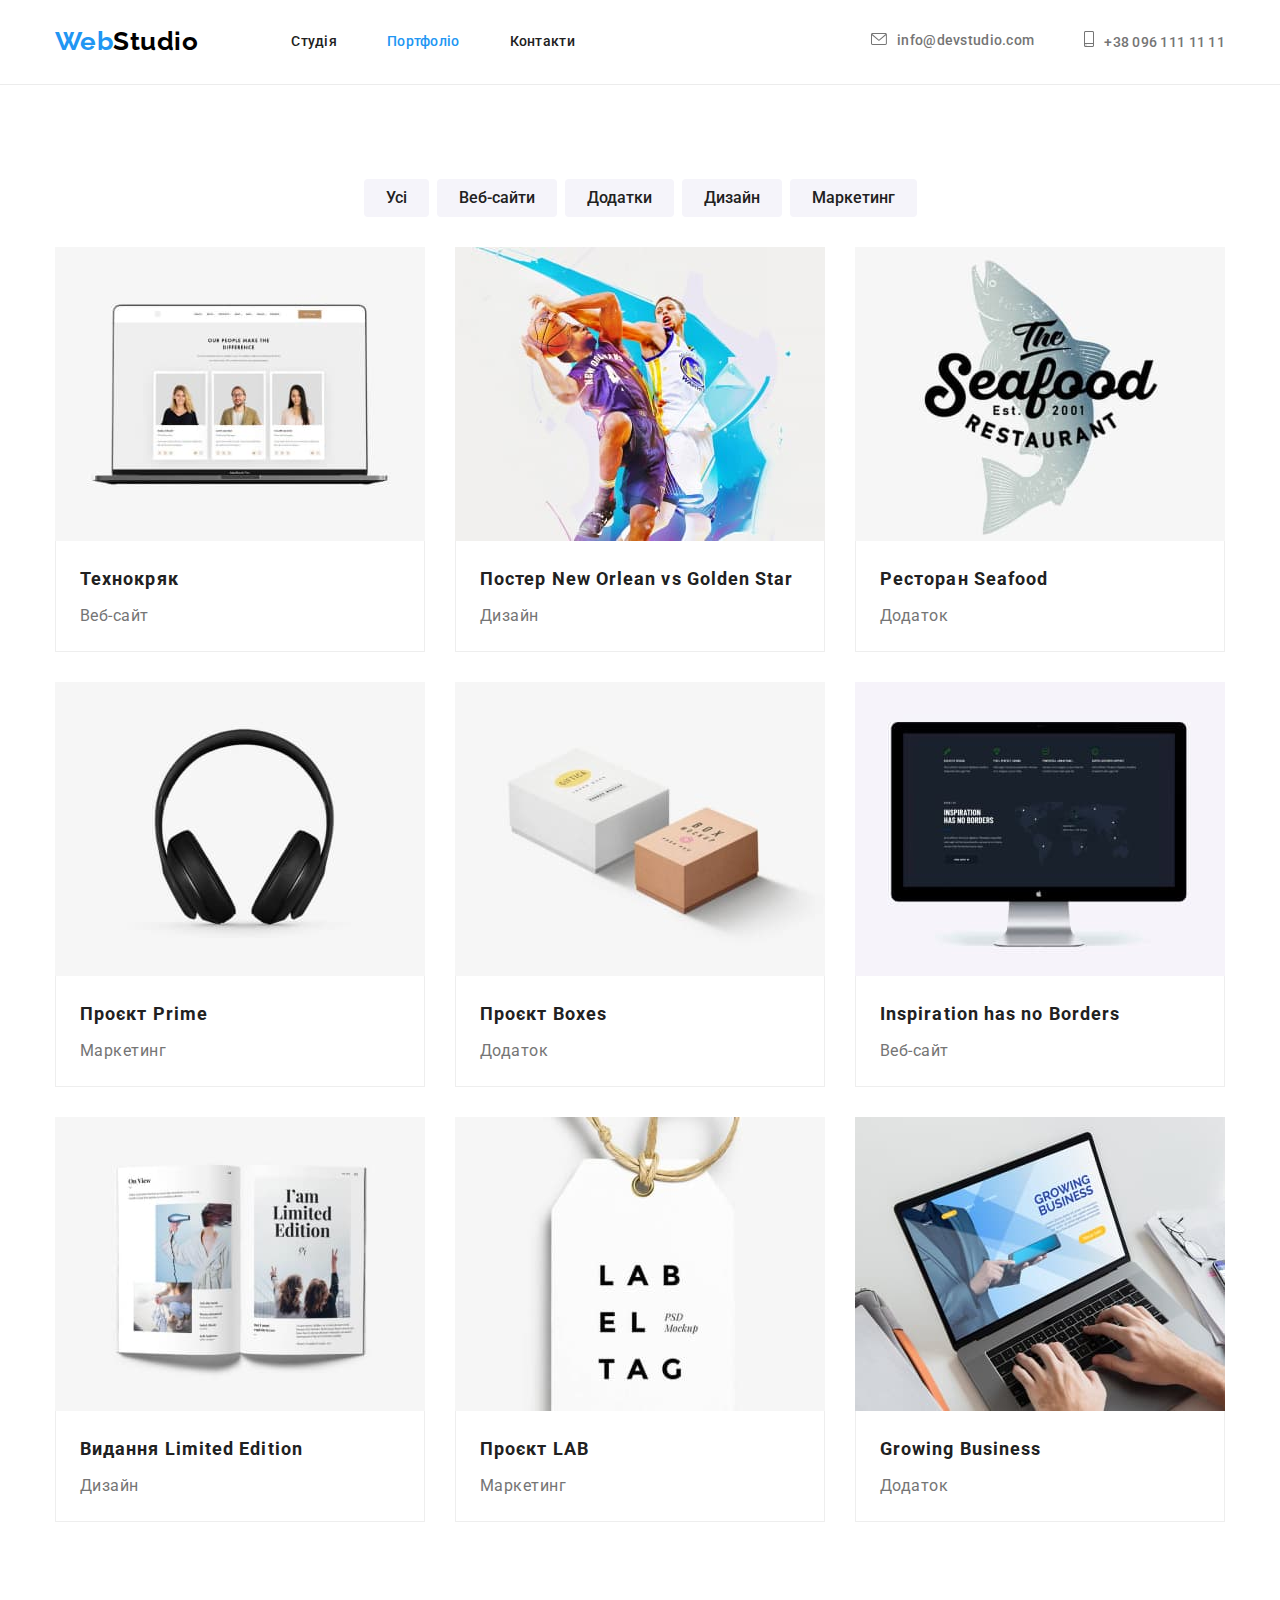
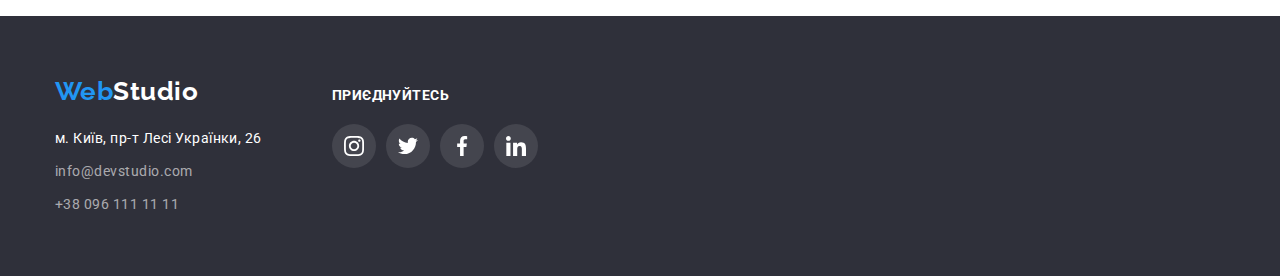
==== portfolio.html @ c88c12c1 "adding files from hw4" ====
<!DOCTYPE html>
<html lang="uk">
  <head>
    <meta charset="UTF-8" />
    <meta http-equiv="X-UA-Compatible" content="IE=edge" />
    <meta name="viewport" content="width=device-width, initial-scale=1.0" />
    <title>Портфоліо</title>
    <link rel="preconnect" href="https://fonts.googleapis.com" />
    <link rel="preconnect" href="https://fonts.gstatic.com" crossorigin />
    <link
      href="https://fonts.googleapis.com/css2?family=Raleway:wght@700&family=Roboto:wght@400;500;700;900&display=swap"
      rel="stylesheet"
    />
    <link
      rel="stylesheet"
      href="https://cdnjs.cloudflare.com/ajax/libs/modern-normalize/1.1.0/modern-normalize.min.css"
    />
    <link rel="stylesheet" href="./css/styles.css" />
  </head>
  <body>
    <header class="header">
      <div class="container header-container">
        <a lang="en" href="./index.html" class="logo"
          ><span class="blue">Web</span>Studio</a
        >
        <nav>
          <ul class="site-nav list">
            <li class="nav-item">
              <a href="./index.html" class="link">Студія</a>
            </li>
            <li class="nav-item">
              <a href="./portfolio.html" class="link current">Портфоліо</a>
            </li>
            <li class="nav-item"><a href="" class="link">Контакти</a></li>
          </ul>
        </nav>
        <div class="contacts-wrap">
          <ul class="header-contacts list">
            <li>
              <a
                href="mailto:info@devstudio.com"
                target="_blank"
                rel="noopener noreferrer nofollow"
                class="link"
                ><svg class="header-icon" width="16" height="12">
                  <use xlink:href="./images/icons.svg#icon-envelope"></use></svg
                >info@devstudio.com</a
              >
            </li>
            <li>
              <a href="tel:+380961111111" class="link tel"
                ><svg class="header-icon" width="10" height="16">
                  <use
                    xlink:href="./images/icons.svg#icon-smartphone"
                  ></use></svg
                >+38 096 111 11 11</a
              >
            </li>
          </ul>
        </div>
      </div>
    </header>
    <main>
      <!-- Приклади робіт секція -->
      <section class="our-works section">
        <div class="container">
          <h1 class="visually-hidden">Приклади робіт</h1>
          <ul class="filter list">
            <li><button type="button" class="button">Усі</button></li>
            <li><button type="button" class="button">Веб-сайти</button></li>
            <li><button type="button" class="button">Додатки</button></li>
            <li><button type="button" class="button">Дизайн</button></li>
            <li><button type="button" class="button">Маркетинг</button></li>
          </ul>
          <ul class="works-list list">
            <li class="work-item">
              <a class="work-link" href=""><img
                src="./images/portfolio/portfolio-sample-1.jpg"
                alt="Технокряк"
                width="370"
                height="294"
              />
              <div class="image-sign">
                <h2 class="title">Технокряк</h2>
                <p class="text">Веб-сайт</p>
              </div></a>              
            </li>
            <li class="work-item">
              <a class="work-link" href=""><img
                src="./images/portfolio/portfolio-sample-2.jpg"
                alt="Постер New Orlean vs Golden Star"
                width="370"
                height="294"
              />
              <div class="image-sign">
                <h2 class="title">
                  Постер <span lang="en">New Orlean vs Golden Star</span>
                </h2>
                <p class="text">Дизайн</p>
              </div></a>
            </li>
            <li class="work-item">
              <a class="work-link" href=""><img
                src="./images/portfolio/portfolio-sample-3.jpg"
                alt="Ресторан Seafood"
                width="370"
                height="294"
              />
              <div class="image-sign">
                <h2 class="title">Ресторан <span lang="en">Seafood</span></h2>
                <p class="text">Додаток</p>
              </div></a>
            </li>
            <li class="work-item">
              <a class="work-link" href=""><img
                src="./images/portfolio/portfolio-sample-4.jpg"
                alt="Проєкт Prime"
                width="370"
                height="294"
              />
              <div class="image-sign">
                <h2 class="title">Проєкт <span lang="en">Prime</span></h2>
                <p class="text">Маркетинг</p>
              </div></a>
            </li>
            <li class="work-item">
              <a class="work-link" href=""><img
                src="./images/portfolio/portfolio-sample-5.jpg"
                alt="Проєкт Boxes"
                width="370"
                height="294"
              />
              <div class="image-sign">
                <h2 class="title">Проєкт <span lang="en">Boxes</span></h2>
                <p class="text">Додаток</p>
              </div></a>
            </li>
            <li class="work-item">
              <a class="work-link" href=""><img
                src="./images/portfolio/portfolio-sample-6.jpg"
                alt="Inspiration has no Borders"
                width="370"
                height="294"
              />
              <div class="image-sign">
                <h2 lang="en" class="title">Inspiration has no Borders</h2>
                <p class="text">Веб-сайт</p>
              </div></a>
            </li>
            <li class="work-item">
              <a class="work-link" href=""><img
                src="./images/portfolio/portfolio-sample-7.jpg"
                alt="Видання Limited Edition"
                width="370"
                height="294"
              />
              <div class="image-sign">
                <h2 class="title">
                  Видання <span lang="en">Limited Edition</span>
                </h2>
                <p class="text">Дизайн</p>
              </div></a>
            </li>
            <li class="work-item">
              <a class="work-link" href=""><img
                src="./images/portfolio/portfolio-sample-8.jpg"
                alt="Проєкт LAB"
                width="370"
                height="294"
              />
              <div class="image-sign">
                <h2 class="title">Проєкт <span lang="en">LAB</span></h2>
                <p class="text">Маркетинг</p>
              </div></a>
            </li>
            <li class="work-item">
              <a class="work-link" href=""><img
                src="./images/portfolio/portfolio-sample-9.jpg"
                alt="Growing Business"
                width="370"
                height="294"
              />
              <div class="image-sign">
                <h2 lang="en" class="title">Growing Business</h2>
                <p class="text">Додаток</p>
              </div></a>
            </li>
          </ul>
        </div>
      </section>
    </main>
    <footer class="footer">
      <div class="container footer-container">
        <div>
          <a lang="en" href="./index.html" class="logo"
            ><span class="blue">Web</span>Studio</a
          >
          <address class="address">
            <ul class="address-list list">
              <li class="address-item">
                <a
                  href="https://goo.gl/maps/hiiYQvztEQhM4nsk7"
                  target="_blank"
                  rel="noopener noreferrer nofollow"
                  class="link mail"
                  >м. Київ, пр-т Лесі Українки, 26</a
                >
              </li>
              <li class="address-item">
                <a
                  href="mailto:info@devstudio.com"
                  target="_blank"
                  rel="noopener noreferrer nofollow"
                  class="link"
                  >info@devstudio.com</a
                >
              </li>
              <li>
                <a href="tel:+380961111111" class="link">+38 096 111 11 11</a>
              </li>
            </ul>
          </address>
        </div>
        <div class="footer-socials">
          <h2 class="title">приєднуйтесь</h2>
          <ul class="socials-list list">
                  <li class="social-icon">
                    <a class="social-link" href=""
                      ><svg class="soc-footer" width="20" height="20" >
                        <use
                          xlink:href="./images/icons.svg#icon-instagram"
                        ></use></svg
                    ></a>
                  </li>
                  <li class="social-icon">
                    <a class="social-link" href=""
                      ><svg class="soc-footer" width="20" height="20">
                        <use
                          xlink:href="./images/icons.svg#icon-twitter"
                        ></use></svg
                    ></a>
                  </li>
                  <li class="social-icon">
                    <a class="social-link" href=""
                      ><svg class="soc-footer" width="20" height="20" >
                        <use
                          xlink:href="./images/icons.svg#icon-facebook"
                        ></use></svg
                    ></a>
                  </li>
                  <li class="social-icon">
                    <a class="social-link" href=""
                      ><svg class="soc-footer" width="20" height="20"">
                        <use
                          xlink:href="./images/icons.svg#icon-linkedin"
                        ></use></svg
                    ></a>
                  </li>
                </ul>
        </div>
      </div>
    </footer>
  </body>
</html>
---- css/styles.css ----
:root {
  --descr-text-color: #757575;
  --title-text-color: #212121;
  --color-white: #ffffff;
  --color-blue: #2196f3;
  --background-color-light: #f5f4fa;
  --backgroun-color-dark: #2f303a;
  --color-black: #000000;
}
h1,
h2,
h3,
h4,
h5,
h6,
p,
ul {
  margin: 0;
}
ul {
  padding-left: 0;
}
img {
  display: block;
}
body {
  font-family: "Roboto", sans-serif;
  letter-spacing: 0.03em;
  color: var(--descr-text-color);
}
.container {
  width: 1200px;
  margin: 0 auto;
  padding-left: 15px;
  padding-right: 15px;
}
.section {
  padding-top: 94px;
  padding-bottom: 94px;
}
.main-title {
  color: var(--title-text-color);
  font-weight: 700;
  font-size: 36px;
  line-height: 1.17;
  text-align: center;
}
.visually-hidden {
  position: absolute;
  white-space: nowrap;
  width: 1px;
  height: 1px;
  overflow: hidden;
  border: 0;
  padding: 0;
  clip: rect(0 0 0 0);
  clip-path: inset(50%);
  margin: -1px;
}
/* Хедер */
.header {
  background-color: var(--color-white);
  border-bottom: 1px solid #ececec;
}
.header-container {
  display: flex;
  align-items: center;
}
.header .logo {
  text-decoration: none;
  color: var(--color-black);
  font-family: "Raleway", sans-serif;
  font-weight: 700;
  font-size: 26px;
  line-height: 1.19;
}
.logo {
  margin-right: 93px;
}
.logo .blue {
  color: var(--color-blue);
}
/* Навігація сайта */
.list {
  list-style: none;
}
.site-nav {
  display: flex;
}
.nav-item:not(:first-child) {
  margin-left: 50px;
}
.nav-item {
  padding-top: 32px;
  padding-bottom: 32px;
}
.site-nav .link {
  text-decoration: none;
  color: var(--title-text-color);
  font-weight: 500;
  font-size: 14px;
  line-height: 1.4;
  letter-spacing: 0.02em;
}
.site-nav .link:hover,
.site-nav .link:focus {
  color: var(--color-blue);
}
.site-nav .link.current {
  color: var(--color-blue);
}
.contacts-wrap {
  margin-left: auto;
}
.header-contacts {
  display: flex;
}
.tel {
  margin-left: 50px;
}

.header-contacts .link {
  text-decoration: none;
  color: var(--descr-text-color);
  font-weight: 500;
  font-size: 14px;
  line-height: 1.4;
  letter-spacing: 0.02em;
}

.header-contacts .link:hover,
.header-contacts .link:focus {
  color: var(--color-blue);
}
.header-contacts .link:hover svg,
.header-contacts .link:focus svg {
  fill: var(--color-blue);
}
.header-icon {
  margin-right: 10px;
  fill: var(--descr-text-color);
}
/* Шапка секція */
.main {
  background-image: linear-gradient(
      rgba(47, 48, 58, 0.4),
      rgba(47, 48, 58, 0.4)
    ),
    url(../images/hero-background.jpg);
  background-repeat: no-repeat;
  max-width: 1600px;
  margin: 0 auto;
}
.main.section {
  padding-top: 200px;
  padding-bottom: 200px;
}
.main .title {
  color: var(--color-white);
  font-weight: 900;
  font-size: 44px;
  line-height: 1.36;
  letter-spacing: 0.06em;
  width: 696px;
  text-transform: uppercase;
  margin: 0 auto 30px;
  text-align: center;
}
.button {
  cursor: pointer;
  border: none;
  border-radius: 4px;
}
.main .button {
  background-color: var(--color-blue);
  color: var(--color-white);
  font-weight: 700;
  font-size: 16px;
  line-height: 1.88;
  display: block;
  margin: 0 auto;
  padding: 10px 32px;
  box-shadow: 0px 4px 4px rgba(0, 0, 0, 0.15);
}
/* Особливості секція */
.features-list {
  font-weight: 400;
  font-size: 14px;
  line-height: 1.71;
  display: flex;
}
.features-item:not(:first-child) {
  margin-left: 30px;
}
.features-list .title {
  color: var(--title-text-color);
  font-weight: 700;
  font-size: 14px;
  line-height: 1.14;
  text-transform: uppercase;
  margin-bottom: 10px;
}
.features-icons {
  width: 270px;
  height: 120px;
  background-color: var(--background-color-light);
  display: flex;
  align-items: center;
  justify-content: center;
  margin-bottom: 30px;
  border-radius: 4px;
}
/* Чим ми займаємось секція */
.what-doing.section {
  padding-top: 0;
}
.what-doing {
  display: flex;
  margin-top: 50px;
  justify-content: center;
}
.doing-item:not(:first-child) {
  margin-left: 30px;
}
/* Наша команда секція */
.our-team {
  background-color: var(--background-color-light);
}
.team-list .title {
  color: var(--title-text-color);
  font-weight: 500;
  font-size: 16px;
  line-height: 1.19;
  padding-top: 30px;
  padding-bottom: 10px;
}
.team-list {
  font-weight: 400;
  font-size: 16px;
  line-height: 1.19;
  text-align: center;
  display: flex;
  margin-top: 50px;
}
.team-list .text {
  margin-bottom: 16px;
}
.team-item {
  width: 270px;
  height: 428px;
  background-color: var(--color-white);
  box-shadow: 0px 1px 3px rgba(0, 0, 0, 0.12), 0px 1px 1px rgba(0, 0, 0, 0.14),
    0px 2px 1px rgba(0, 0, 0, 0.2);
  border-radius: 0px 0px 4px 4px;
}
.team-item:not(:first-child) {
  margin-left: 30px;
}
.team-socials {
  display: flex;
  justify-content: center;
}
.social-team {
  width: 44px;
  height: 44px;
  display: flex;
  justify-content: center;
  align-items: center;
  fill: #afb1b8;
  background-color: var(--color-white);
  border-radius: 50%;
}
.social-team:not(:first-of-type) {
  margin-left: 10px;
}
.social-team:hover,
.social-team:focus {
  background-color: var(--color-blue);
  color: var(--color-white);
}

.social-team:hover svg,
.social-team:focus svg {
  fill: currentColor;
}
/* Постійні клієнти секція */
.regular-clients .main-title {
  margin-bottom: 50px;
}
.clients-samples {
  display: flex;
}
.clients-box .clients-icon {
  width: 170px;
  height: 92px;
  display: flex;
  align-items: center;
  justify-content: center;
  padding: 16px 32px;
  border: 1px solid #afb1b8;
  border-radius: 4px;
}
.clients-box:not(:first-child) {
  margin-left: 30px;
}
.clients-logo {
  fill: #afb1b8;
}
.clients-box .clients-icon:hover {
  border-color: var(--color-blue);
}
.clients-box .clients-icon:hover svg {
  fill: var(--color-blue);
}

/* Футер */
.footer {
  background-color: var(--backgroun-color-dark);
  padding-top: 60px;
  padding-bottom: 60px;
}
.footer-container {
  display: flex;
  align-items: baseline;
}
.footer-socials {
  margin-left: 70px;
}
.socials-list {
  display: flex;
}
.footer .logo {
  text-decoration: none;
  color: var(--color-white);
  font-family: "Raleway", sans-serif;
  font-weight: 700;
  font-size: 26px;
  line-height: 1.19;
  display: inline-block;
  margin-right: 0;
  margin-bottom: 20px;
}
.address-item {
  margin-bottom: 9px;
}
.address-list .link {
  color: rgba(255, 255, 255, 0.6);
  text-decoration: none;
  font-weight: 400;
  font-size: 14px;
  line-height: 1.71;
  font-style: normal;
}
.address-list .link:hover,
.address-list .link:focus {
  color: var(--color-blue);
}
.address-list .mail {
  color: var(--color-white);
}
.footer-socials .title {
  font-weight: 700;
  font-size: 14px;
  line-height: 1.14;
  letter-spacing: 0.03em;
  text-transform: uppercase;
  color: var(--color-white);
  margin-bottom: 20px;
}
.social-link {
  width: 44px;
  height: 44px;
  display: flex;
  justify-content: center;
  align-items: center;
  fill: var(--color-white);
  border-radius: 50%;
  background-color: rgba(255, 255, 255, 0.1);
}
.social-icon:not(:first-of-type) {
  margin-left: 10px;
}
.social-link:hover,
.social-link:focus {
  background-color: var(--color-blue);
  color: var(--color-white);
}
.social-link:hover svg,
.social-link:focus svg {
  fill: currentColor;
}

/* Портфоліо приклади робіт */
.filter {
  display: flex;
  justify-content: center;
}
.work-link {
  display: block;
  text-decoration: none;
}
.work-link:hover,
.work-link:focus {
  box-shadow: 0px 1px 1px rgba(0, 0, 0, 0.12), 0px 4px 4px rgba(0, 0, 0, 0.06),
    1px 4px 6px rgba(0, 0, 0, 0.16);
}
.filter .button {
  color: var(--title-text-color);
  background-color: #f5f4fa;
  font-weight: 500;
  font-size: 16px;
  line-height: 1.62;
  padding: 6px 22px;
}
.filter li:not(:first-child) {
  margin-left: 8px;
}

.filter .button:hover,
.filter .button:focus {
  color: var(--color-white);
  background-color: var(--color-blue);
  box-shadow: 0px 4px 4px rgba(0, 0, 0, 0.25);
}
.works-list {
  font-weight: 400;
  font-size: 16px;
  line-height: 1.88;
  display: flex;
  flex-wrap: wrap;
}
.works-list .title {
  color: var(--title-text-color);
  font-weight: 700;
  font-size: 18px;
  line-height: 2;
  letter-spacing: 0.06em;
  padding-top: 20px;
  padding-bottom: 4px;
  padding-left: 24px;
  padding-right: 24px;
}
.works-list .text {
  padding-bottom: 20px;
  padding-left: 24px;
  padding-right: 24px;
  color: var(--descr-text-color);
}
.work-item {
  width: 370px;
  margin-right: 30px;
  margin-top: 30px;
}
.work-item:nth-last-child(-n + 3) {
  margin-bottom: 0;
}
.work-item:nth-child(3n) {
  margin-right: 0;
}
.image-sign {
  border-left: 1px solid #eeeeee;
  border-right: 1px solid #eeeeee;
  border-bottom: 1px solid #eeeeee;
}
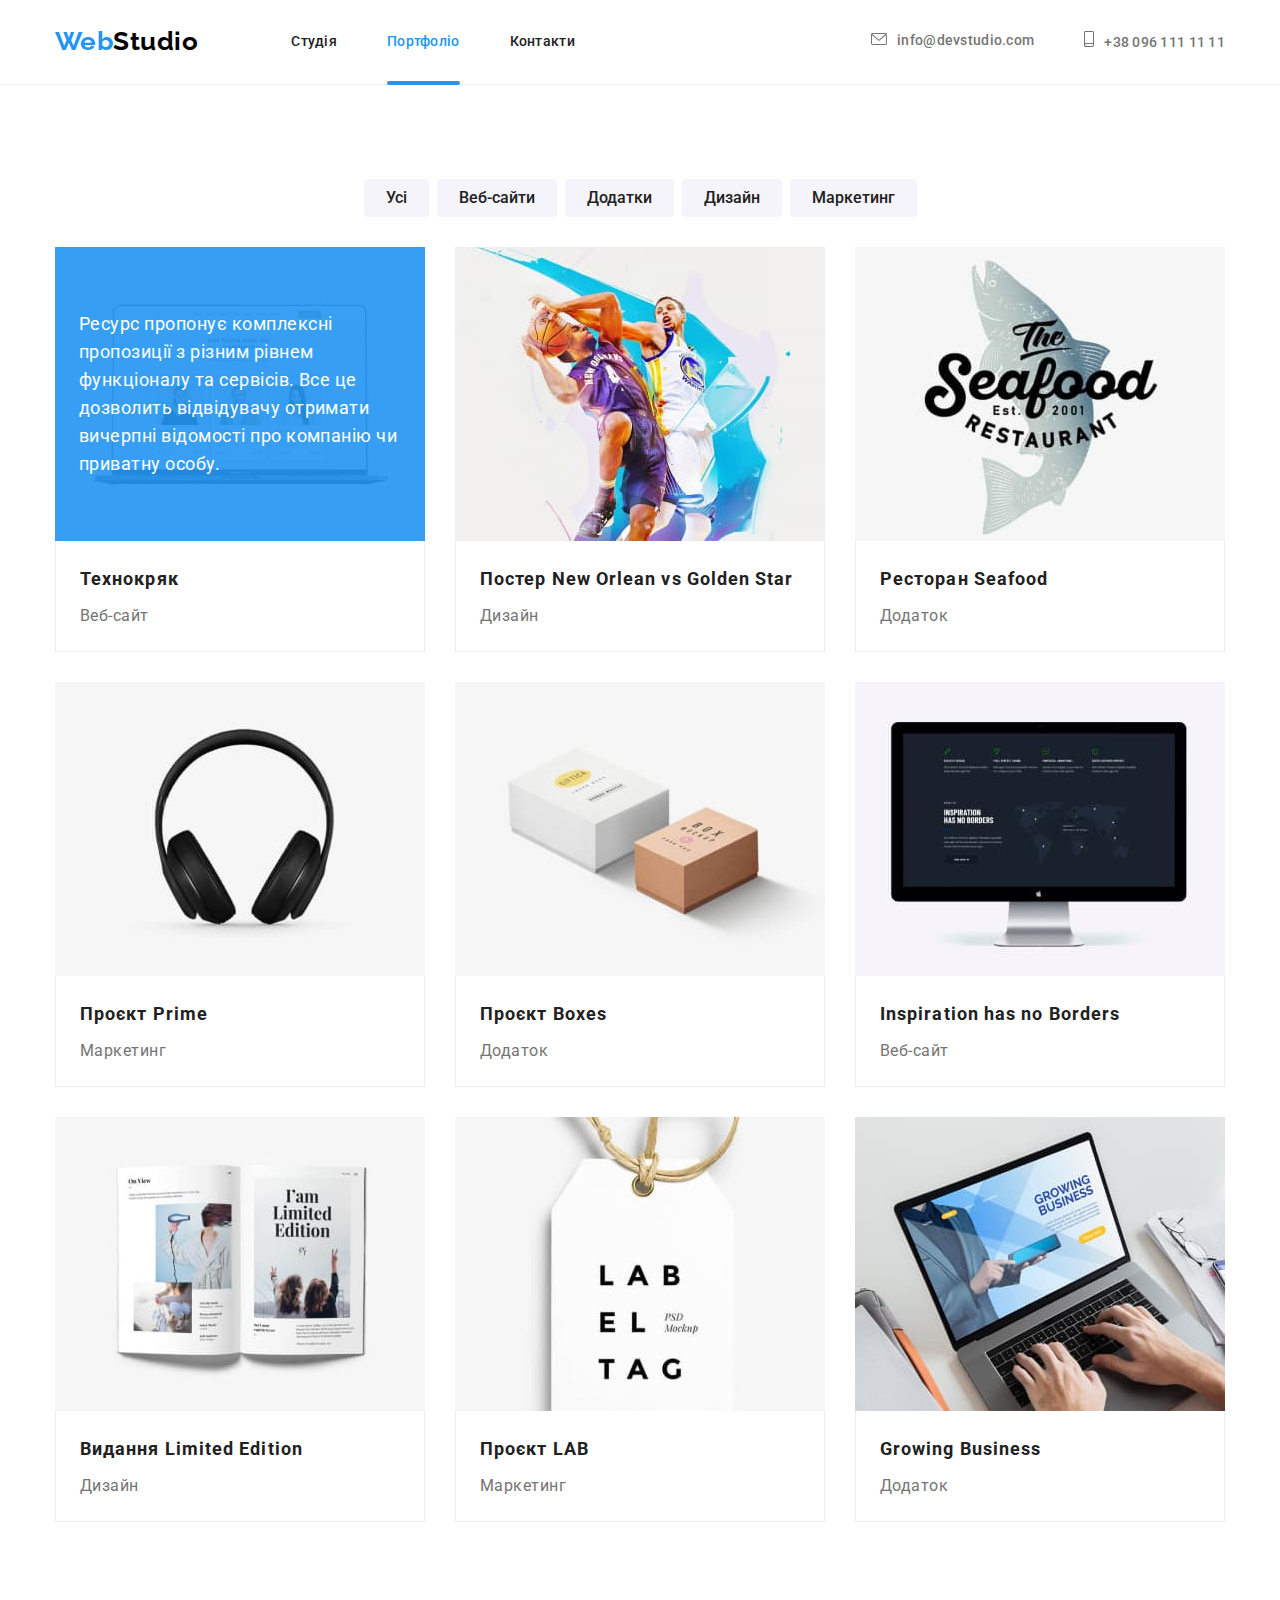
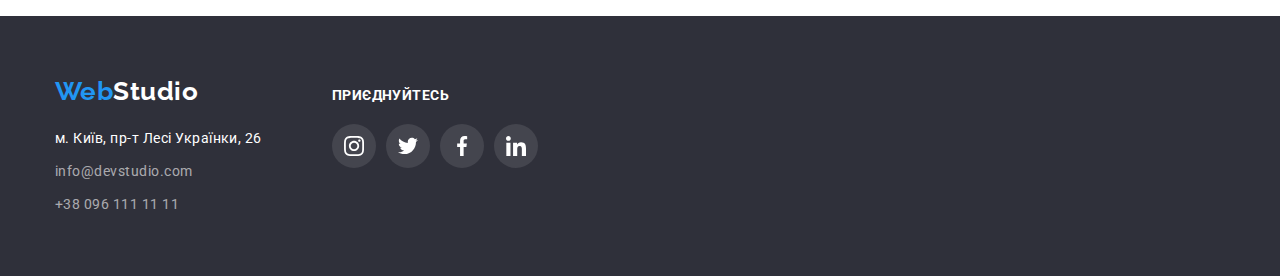
==== commit 1cc07fb9: "edit html and css" ====
--- a/portfolio.html
+++ b/portfolio.html
@@ -80,6 +80,9 @@
                 width="370"
                 height="294"
               />
+              <div class="work-overlay">
+                <p>Ресурс пропонує комплексні пропозиції з різним рівнем функціоналу та сервісів. Все це дозволить відвідувачу отримати вичерпні відомості про компанію чи приватну особу.</p>
+              </div>              
               <div class="image-sign">
                 <h2 class="title">Технокряк</h2>
                 <p class="text">Веб-сайт</p>
--- a/css/styles.css
+++ b/css/styles.css
@@ -93,6 +93,7 @@
 .nav-item {
   padding-top: 32px;
   padding-bottom: 32px;
+  position: relative;
 }
 .site-nav .link {
   text-decoration: none;
@@ -101,6 +102,7 @@
   font-size: 14px;
   line-height: 1.4;
   letter-spacing: 0.02em;
+  transition: color 250ms cubic-bezier(0.4, 0, 0.2, 1);
 }
 .site-nav .link:hover,
 .site-nav .link:focus {
@@ -108,6 +110,16 @@
 }
 .site-nav .link.current {
   color: var(--color-blue);
+}
+.current::after {
+  width: 100%;
+  height: 4px;
+  background-color: var(--color-blue);
+  border-radius: 2px;
+  position: absolute;
+  content: "";
+  display: block;
+  bottom: -1px;
 }
 .contacts-wrap {
   margin-left: auto;
@@ -126,6 +138,7 @@
   font-size: 14px;
   line-height: 1.4;
   letter-spacing: 0.02em;
+  transition: color 250ms cubic-bezier(0.4, 0, 0.2, 1);
 }
 
 .header-contacts .link:hover,
@@ -219,8 +232,27 @@
   margin-top: 50px;
   justify-content: center;
 }
+.doing-item {
+  position: relative;
+}
 .doing-item:not(:first-child) {
   margin-left: 30px;
+}
+.item-desc {
+  width: 370px;
+  height: 70px;
+  color: var(--color-white);
+  background-color: rgba(47, 48, 58, 0.8);
+  font-weight: 700;
+  font-size: 14px;
+  line-height: 1.14;
+  text-transform: uppercase;
+  display: flex;
+  align-items: center;
+  justify-content: center;
+  position: absolute;
+  left: 0;
+  bottom: 0;
 }
 /* Наша команда секція */
 .our-team {
@@ -269,6 +301,7 @@
   fill: #afb1b8;
   background-color: var(--color-white);
   border-radius: 50%;
+  transition: background-color 250ms cubic-bezier(0.4, 0, 0.2, 1);
 }
 .social-team:not(:first-of-type) {
   margin-left: 10px;
@@ -299,6 +332,7 @@
   padding: 16px 32px;
   border: 1px solid #afb1b8;
   border-radius: 4px;
+  transition: border-color 250ms cubic-bezier(0.4, 0, 0.2, 1);
 }
 .clients-box:not(:first-child) {
   margin-left: 30px;
@@ -350,6 +384,7 @@
   font-size: 14px;
   line-height: 1.71;
   font-style: normal;
+  transition: color 250ms cubic-bezier(0.4, 0, 0.2, 1);
 }
 .address-list .link:hover,
 .address-list .link:focus {
@@ -376,6 +411,7 @@
   fill: var(--color-white);
   border-radius: 50%;
   background-color: rgba(255, 255, 255, 0.1);
+  transition: background-color 250ms cubic-bezier(0.4, 0, 0.2, 1);
 }
 .social-icon:not(:first-of-type) {
   margin-left: 10px;
@@ -397,7 +433,23 @@
 }
 .work-link {
   display: block;
+  position: relative;
   text-decoration: none;
+  transition: box-shadow 250ms cubic-bezier(0.4, 0, 0.2, 1);
+}
+.work-overlay {
+  display: block;
+  position: absolute;
+  top: 0;
+  left: 0;
+  width: 370px;
+  height: 294px;
+  padding: 63px 24px;
+  background-color: rgba(33, 150, 243, 0.9);
+  color: var(--color-white);
+  font-weight: 400;
+  font-size: 18px;
+  line-height: 1.56;
 }
 .work-link:hover,
 .work-link:focus {
@@ -411,6 +463,9 @@
   font-size: 16px;
   line-height: 1.62;
   padding: 6px 22px;
+  transition: color 250ms cubic-bezier(0.4, 0, 0.2, 1),
+    background-color 250ms cubic-bezier(0.4, 0, 0.2, 1),
+    box-shadow 250ms cubic-bezier(0.4, 0, 0.2, 1);
 }
 .filter li:not(:first-child) {
   margin-left: 8px;
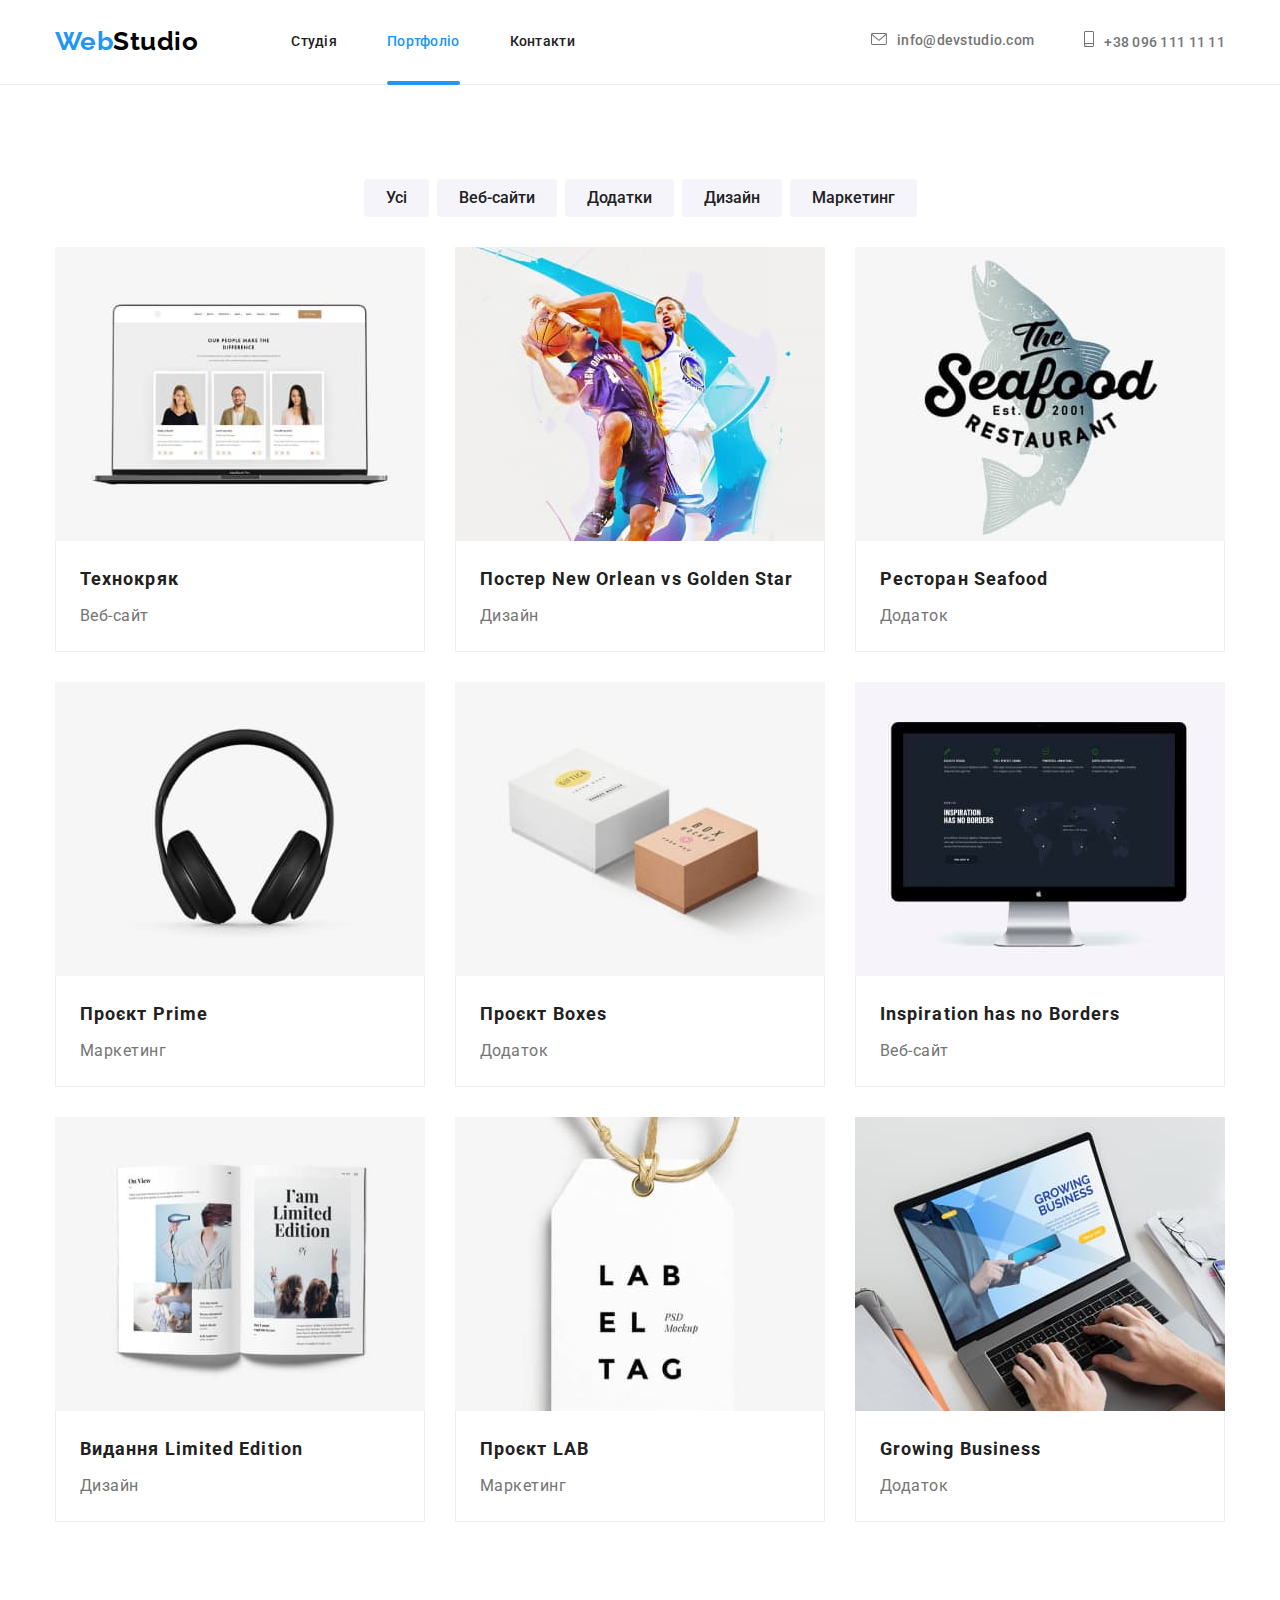
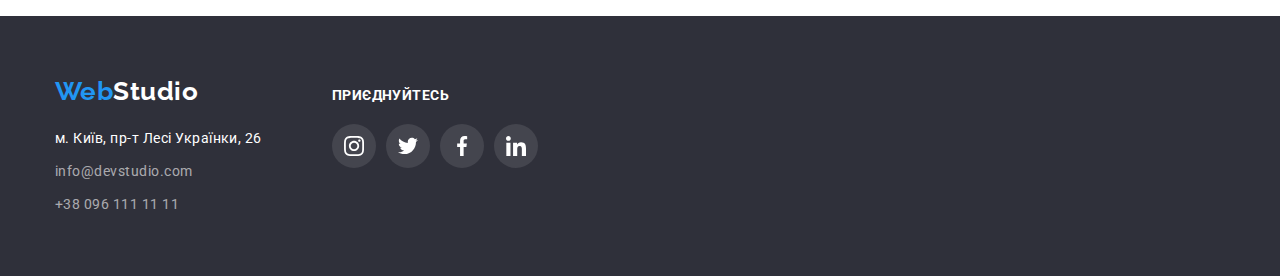
==== commit a426c318: "add modal" ====
--- a/portfolio.html
+++ b/portfolio.html
@@ -74,7 +74,9 @@
           </ul>
           <ul class="works-list list">
             <li class="work-item">
-              <a class="work-link" href=""><img
+              <a class="work-link" href="">
+                <div class="product-thumb">
+                  <img
                 src="./images/portfolio/portfolio-sample-1.jpg"
                 alt="Технокряк"
                 width="370"
@@ -82,19 +84,26 @@
               />
               <div class="work-overlay">
                 <p>Ресурс пропонує комплексні пропозиції з різним рівнем функціоналу та сервісів. Все це дозволить відвідувачу отримати вичерпні відомості про компанію чи приватну особу.</p>
-              </div>              
+              </div>
+                </div>                           
               <div class="image-sign">
                 <h2 class="title">Технокряк</h2>
                 <p class="text">Веб-сайт</p>
               </div></a>              
             </li>
             <li class="work-item">
-              <a class="work-link" href=""><img
+              <a class="work-link" href="">
+                <div class="product-thumb">
+                  <img
                 src="./images/portfolio/portfolio-sample-2.jpg"
                 alt="Постер New Orlean vs Golden Star"
                 width="370"
                 height="294"
               />
+              <div class="work-overlay">
+                <p>Ресурс пропонує комплексні пропозиції з різним рівнем функціоналу та сервісів. Все це дозволить відвідувачу отримати вичерпні відомості про компанію чи приватну особу.</p>
+              </div>
+                </div>
               <div class="image-sign">
                 <h2 class="title">
                   Постер <span lang="en">New Orlean vs Golden Star</span>
@@ -103,60 +112,90 @@
               </div></a>
             </li>
             <li class="work-item">
-              <a class="work-link" href=""><img
+              <a class="work-link" href="">
+                <div class="product-thumb">
+                  <img
                 src="./images/portfolio/portfolio-sample-3.jpg"
                 alt="Ресторан Seafood"
                 width="370"
                 height="294"
               />
+              <div class="work-overlay">
+                <p>Ресурс пропонує комплексні пропозиції з різним рівнем функціоналу та сервісів. Все це дозволить відвідувачу отримати вичерпні відомості про компанію чи приватну особу.</p>
+              </div>
+                </div>
               <div class="image-sign">
                 <h2 class="title">Ресторан <span lang="en">Seafood</span></h2>
                 <p class="text">Додаток</p>
               </div></a>
             </li>
             <li class="work-item">
-              <a class="work-link" href=""><img
+              <a class="work-link" href="">
+                <div class="product-thumb">
+                  <img
                 src="./images/portfolio/portfolio-sample-4.jpg"
                 alt="Проєкт Prime"
                 width="370"
                 height="294"
               />
+              <div class="work-overlay">
+                <p>Ресурс пропонує комплексні пропозиції з різним рівнем функціоналу та сервісів. Все це дозволить відвідувачу отримати вичерпні відомості про компанію чи приватну особу.</p>
+              </div>
+                </div>
               <div class="image-sign">
                 <h2 class="title">Проєкт <span lang="en">Prime</span></h2>
                 <p class="text">Маркетинг</p>
               </div></a>
             </li>
             <li class="work-item">
-              <a class="work-link" href=""><img
+              <a class="work-link" href="">
+                <div class="product-thumb">
+                  <img
                 src="./images/portfolio/portfolio-sample-5.jpg"
                 alt="Проєкт Boxes"
                 width="370"
                 height="294"
               />
+              <div class="work-overlay">
+                <p>Ресурс пропонує комплексні пропозиції з різним рівнем функціоналу та сервісів. Все це дозволить відвідувачу отримати вичерпні відомості про компанію чи приватну особу.</p>
+              </div>
+                </div>
               <div class="image-sign">
                 <h2 class="title">Проєкт <span lang="en">Boxes</span></h2>
                 <p class="text">Додаток</p>
               </div></a>
             </li>
             <li class="work-item">
-              <a class="work-link" href=""><img
+              <a class="work-link" href="">
+                <div class="product-thumb">
+                  <img
                 src="./images/portfolio/portfolio-sample-6.jpg"
                 alt="Inspiration has no Borders"
                 width="370"
                 height="294"
               />
+              <div class="work-overlay">
+                <p>Ресурс пропонує комплексні пропозиції з різним рівнем функціоналу та сервісів. Все це дозволить відвідувачу отримати вичерпні відомості про компанію чи приватну особу.</p>
+              </div>
+                </div>
               <div class="image-sign">
                 <h2 lang="en" class="title">Inspiration has no Borders</h2>
                 <p class="text">Веб-сайт</p>
               </div></a>
             </li>
             <li class="work-item">
-              <a class="work-link" href=""><img
+              <a class="work-link" href="">
+                <div class="product-thumb">
+                  <img
                 src="./images/portfolio/portfolio-sample-7.jpg"
                 alt="Видання Limited Edition"
                 width="370"
                 height="294"
               />
+              <div class="work-overlay">
+                <p>Ресурс пропонує комплексні пропозиції з різним рівнем функціоналу та сервісів. Все це дозволить відвідувачу отримати вичерпні відомості про компанію чи приватну особу.</p>
+              </div>
+                </div>
               <div class="image-sign">
                 <h2 class="title">
                   Видання <span lang="en">Limited Edition</span>
@@ -165,24 +204,36 @@
               </div></a>
             </li>
             <li class="work-item">
-              <a class="work-link" href=""><img
+              <a class="work-link" href="">
+                <div class="product-thumb">
+                  <img
                 src="./images/portfolio/portfolio-sample-8.jpg"
                 alt="Проєкт LAB"
                 width="370"
                 height="294"
               />
+              <div class="work-overlay">
+                <p>Ресурс пропонує комплексні пропозиції з різним рівнем функціоналу та сервісів. Все це дозволить відвідувачу отримати вичерпні відомості про компанію чи приватну особу.</p>
+              </div>
+                </div>
               <div class="image-sign">
                 <h2 class="title">Проєкт <span lang="en">LAB</span></h2>
                 <p class="text">Маркетинг</p>
               </div></a>
             </li>
             <li class="work-item">
-              <a class="work-link" href=""><img
+              <a class="work-link" href="">
+                <div class="product-thumb">
+                  <img
                 src="./images/portfolio/portfolio-sample-9.jpg"
                 alt="Growing Business"
                 width="370"
                 height="294"
               />
+              <div class="work-overlay">
+                <p>Ресурс пропонує комплексні пропозиції з різним рівнем функціоналу та сервісів. Все це дозволить відвідувачу отримати вичерпні відомості про компанію чи приватну особу.</p>
+              </div>
+                </div>
               <div class="image-sign">
                 <h2 lang="en" class="title">Growing Business</h2>
                 <p class="text">Додаток</p>
--- a/css/styles.css
+++ b/css/styles.css
@@ -195,6 +195,52 @@
   padding: 10px 32px;
   box-shadow: 0px 4px 4px rgba(0, 0, 0, 0.15);
 }
+.backdrop {
+  position: fixed;
+  top: 0;
+  left: 0;
+  width: 100%;
+  height: 100%;
+  background-color: rgba(0, 0, 0, 0.2);
+  transition: opacity 250ms cubic-bezier(0.4, 0, 0.2, 1);
+}
+.backdrop.is-hidden {
+  opacity: 0;
+  pointer-events: none;
+}
+.modal {
+  position: absolute;
+  top: 50%;
+  left: 50%;
+  transform: translate(-50%, -50%) scale(1);
+  background-color: var(--color-white);
+  width: 528px;
+  height: 581px;
+  box-shadow: 0px 1px 3px rgba(0, 0, 0, 0.12), 0px 1px 1px rgba(0, 0, 0, 0.14),
+    0px 2px 1px rgba(0, 0, 0, 0.2);
+  border-radius: 4px;
+  transition: transform 250ms cubic-bezier(0.4, 0, 0.2, 1);
+}
+.backdrop.is-hidden .modal {
+  transform: translate(-50%, -50%) scale(0.9);
+}
+.modal-button {
+  position: absolute;
+  display: flex;
+  align-items: center;
+  justify-content: center;
+  top: 8px;
+  right: 8px;
+  width: 30px;
+  height: 30px;
+  background-color: var(--color-white);
+  cursor: pointer;
+  border: 1px solid rgba(0, 0, 0, 0.1);
+  border-radius: 50%;
+}
+.icon-modal {
+  fill: var(--color-black);
+}
 /* Особливості секція */
 .features-list {
   font-weight: 400;
@@ -234,6 +280,7 @@
 }
 .doing-item {
   position: relative;
+  z-index: -1;
 }
 .doing-item:not(:first-child) {
   margin-left: 30px;
@@ -433,12 +480,14 @@
 }
 .work-link {
   display: block;
-  position: relative;
   text-decoration: none;
   transition: box-shadow 250ms cubic-bezier(0.4, 0, 0.2, 1);
 }
+.product-thumb {
+  overflow: hidden;
+  position: relative;
+}
 .work-overlay {
-  display: block;
   position: absolute;
   top: 0;
   left: 0;
@@ -450,11 +499,16 @@
   font-weight: 400;
   font-size: 18px;
   line-height: 1.56;
+  transform: translateY(100%);
+  transition: transform 250ms cubic-bezier(0.4, 0, 0.2, 1);
 }
 .work-link:hover,
 .work-link:focus {
   box-shadow: 0px 1px 1px rgba(0, 0, 0, 0.12), 0px 4px 4px rgba(0, 0, 0, 0.06),
     1px 4px 6px rgba(0, 0, 0, 0.16);
+}
+.work-link:hover .work-overlay {
+  transform: translateY(0);
 }
 .filter .button {
   color: var(--title-text-color);
